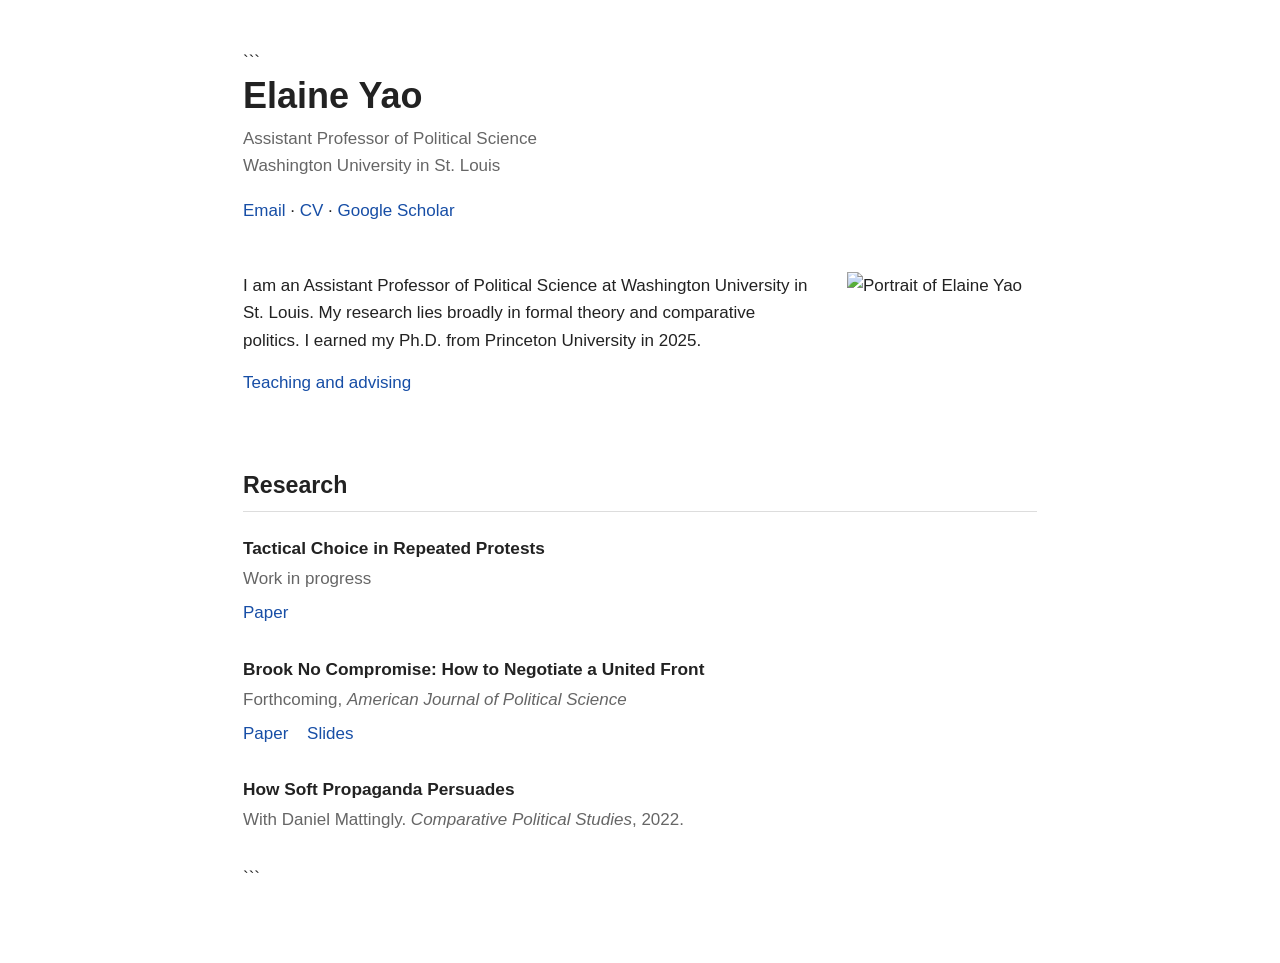
==== index.html @ 0848902a "Update index.html" ====
<!doctype html>

<html lang="en">

<head>
  <meta charset="utf-8">
  <meta name="viewport" content="width=device-width, initial-scale=1">

  <title>Elaine Yao</title>

<meta
name="description"
content="Elaine Yao, Assistant Professor of Political Science at Washington University in St. Louis."

>

  <link rel="stylesheet" href="style.css">
</head>

<body>
  <main class="site">

```
<header class="site-header">
  <h1>Elaine Yao</h1>

  <p class="subtitle">
    Assistant Professor of Political Science<br>
    Washington University in St. Louis
  </p>

  <p>
    <a href="mailto:eyao@wustl.edu">Email</a> ·
    <a href="https://ecyao.github.io/files/pdf/cv_eyao.pdf">CV</a> ·
    <a href="https://scholar.google.com/citations?user=s12dMtYAAAAJ">
      Google Scholar
    </a>
  </p>
</header>

<section class="intro">
  <div>
    <p>
      I am an Assistant Professor of Political Science at Washington
      University in St. Louis. My research lies broadly in formal theory
      and comparative politics. I earned my Ph.D. from Princeton University in 2025.
    </p>

    <p>
      <a href="teaching/">Teaching and advising</a> 
    </p>
  </div>

  <img
    class="headshot"
    src="https://ecyao.github.io/images/headshot.jpg"
    alt="Portrait of Elaine Yao"
  >
</section>

<section>
  <h2>Research</h2>

  <article class="paper">
    <h3>Tactical Choice in Repeated Protests</h3>

    <p class="paper-meta">
      Work in progress
    </p>

    <p class="paper-links">
      <a href="https://ecyao.github.io/files/pdf/tactics.pdf">Paper</a>
    </p>
  </article>

  <article class="paper">
    <h3>Brook No Compromise: How to Negotiate a United Front</h3>

    <p class="paper-meta">
      Forthcoming, <em>American Journal of Political Science</em>
    </p>

    <p class="paper-links">
      <a href="https://ecyao.github.io/files/pdf/brook_no_compromise.pdf">
        Paper
      </a>
      <a href="https://ecyao.github.io/files/pdf/bnc_slides.pdf">
        Slides
      </a>
    </p>
  </article>

  <article class="paper">
    <h3>How Soft Propaganda Persuades</h3>

    <p class="paper-meta">
      With Daniel Mattingly.
      <em>Comparative Political Studies</em>, 2022.
    </p>

  </article>

</section>
```

  </main>
</body>

</html>
---- style.css ----
:root {
  --text: #222;
  --muted: #666;
  --link: #174ea6;
  --line: #dddddd;
  --background: #ffffff;
}

* {
  box-sizing: border-box;
}

html {
  scroll-behavior: smooth;
}

body {
  margin: 0;
  background: var(--background);
  color: var(--text);
  font-family: Arial, Helvetica, sans-serif;
  font-size: 17px;
  line-height: 1.6;
}

.site {
  max-width: 850px;
  margin: 0 auto;
  padding: 48px 28px 72px;
}

.site-header {
  margin-bottom: 48px;
}

.site-header h1 {
  margin: 0;
  font-size: 2.25rem;
  line-height: 1.15;
  font-weight: 600;
}

.subtitle {
  margin: 8px 0 18px;
  color: var(--muted);
}

nav {
  display: flex;
  flex-wrap: wrap;
  gap: 8px 22px;
}

a {
  color: var(--link);
  text-decoration: none;
}

a:hover,
a:focus {
  text-decoration: underline;
}

.intro {
  display: grid;
  grid-template-columns: minmax(0, 1fr) 190px;
  gap: 38px;
  align-items: start;
  margin-bottom: 56px;
}

.headshot {
  width: 190px;
  height: auto;
  display: block;
}

h2 {
  margin: 52px 0 24px;
  padding-bottom: 7px;
  border-bottom: 1px solid var(--line);
  font-size: 1.45rem;
  font-weight: 600;
}

h3 {
  margin: 0 0 5px;
  font-size: 1.08rem;
  line-height: 1.4;
}

p {
  margin: 0 0 15px;
}

.paper {
  margin-bottom: 30px;
}

.paper-meta {
  color: var(--muted);
  margin-bottom: 7px;
}

.paper-links {
  margin-top: 6px;
}

.paper-links a {
  margin-right: 14px;
}

.small {
  color: var(--muted);
  font-size: 0.94rem;
}

footer {
  margin-top: 60px;
  padding-top: 18px;
  border-top: 1px solid var(--line);
  color: var(--muted);
  font-size: 0.86rem;
}

.page-header {
  margin-bottom: 42px;
}

.page-header h1 {
  margin-bottom: 8px;
}

ul,
ol {
  padding-left: 24px;
}

li {
  margin-bottom: 8px;
}

@media (max-width: 650px) {
  .site {
    padding: 30px 20px 50px;
  }

  .intro {
    display: flex;
    flex-direction: column-reverse;
    gap: 25px;
  }

  .headshot {
    width: 155px;
  }

  .site-header h1 {
    font-size: 1.9rem;
  }
}
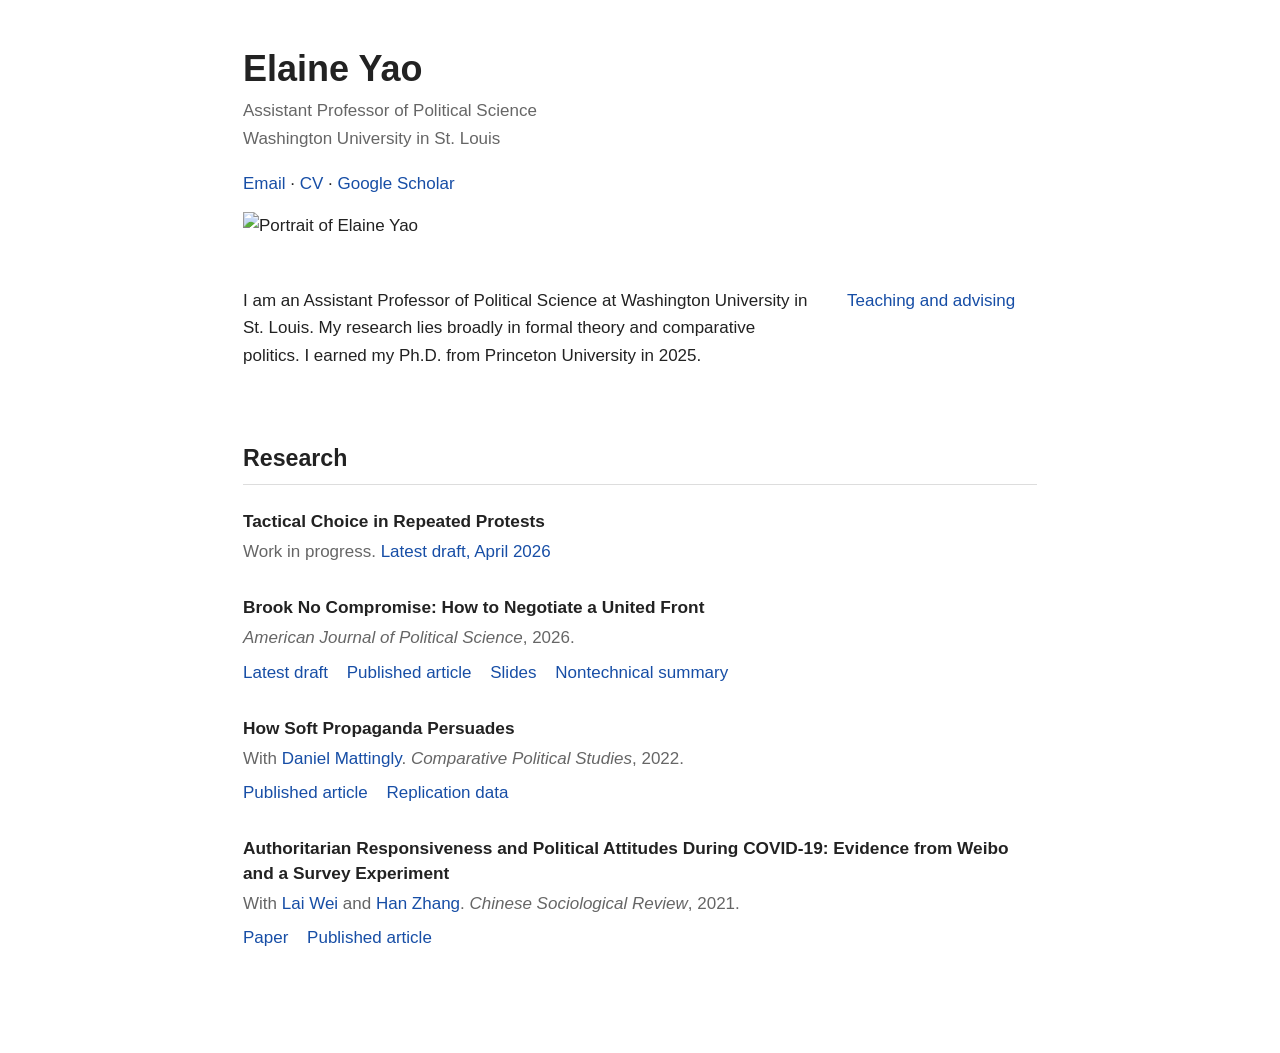
==== commit 0ae9203d: "Update index.html" ====
--- a/index.html
+++ b/index.html
@@ -11,7 +11,6 @@
 <meta
 name="description"
 content="Elaine Yao, Assistant Professor of Political Science at Washington University in St. Louis."
-
 >
 
   <link rel="stylesheet" href="style.css">
@@ -20,26 +19,33 @@
 <body>
   <main class="site">
 
-```
+
 <header class="site-header">
-  <h1>Elaine Yao</h1>
+  <div class="header-copy">
+    <h1>Elaine Yao</h1>
 
-  <p class="subtitle">
-    Assistant Professor of Political Science<br>
-    Washington University in St. Louis
-  </p>
+    <p class="subtitle">
+      Assistant Professor of Political Science<br>
+      Washington University in St. Louis
+    </p>
 
-  <p>
-    <a href="mailto:eyao@wustl.edu">Email</a> ·
-    <a href="https://ecyao.github.io/files/pdf/cv_eyao.pdf">CV</a> ·
-    <a href="https://scholar.google.com/citations?user=s12dMtYAAAAJ">
-      Google Scholar
-    </a>
-  </p>
+    <p>
+      <a href="mailto:eyao@wustl.edu">Email</a> ·
+      <a href="https://ecyao.github.io/files/pdf/cv_eyao.pdf">CV</a> ·
+      <a href="https://scholar.google.com/citations?user=s12dMtYAAAAJ">
+        Google Scholar
+      </a>
+    </p>
+  </div>
+
+  <img
+    class="headshot"
+    src="https://ecyao.github.io/images/headshot.jpg"
+    alt="Portrait of Elaine Yao"
+  >
 </header>
-
+    
 <section class="intro">
-  <div>
     <p>
       I am an Assistant Professor of Political Science at Washington
       University in St. Louis. My research lies broadly in formal theory
@@ -49,59 +55,90 @@
     <p>
       <a href="teaching/">Teaching and advising</a> 
     </p>
-  </div>
 
-  <img
-    class="headshot"
-    src="https://ecyao.github.io/images/headshot.jpg"
-    alt="Portrait of Elaine Yao"
-  >
+
 </section>
 
 <section>
   <h2>Research</h2>
 
-  <article class="paper">
-    <h3>Tactical Choice in Repeated Protests</h3>
+<article class="paper">
+  <h3>Tactical Choice in Repeated Protests</h3>
 
-    <p class="paper-meta">
-      Work in progress
-    </p>
-
-    <p class="paper-links">
-      <a href="https://ecyao.github.io/files/pdf/tactics.pdf">Paper</a>
-    </p>
-  </article>
+  <p class="paper-meta">
+    Work in progress.
+    <a href="https://ecyao.github.io/files/pdf/tactics.pdf">
+      Latest draft, April 2026
+    </a>
+  </p>
+</article>
 
   <article class="paper">
-    <h3>Brook No Compromise: How to Negotiate a United Front</h3>
+  <h3>Brook No Compromise: How to Negotiate a United Front</h3>
 
-    <p class="paper-meta">
-      Forthcoming, <em>American Journal of Political Science</em>
-    </p>
+  <p class="paper-meta">
+    <em>American Journal of Political Science</em>, 2026.
+  </p>
 
-    <p class="paper-links">
-      <a href="https://ecyao.github.io/files/pdf/brook_no_compromise.pdf">
-        Paper
-      </a>
-      <a href="https://ecyao.github.io/files/pdf/bnc_slides.pdf">
-        Slides
-      </a>
-    </p>
-  </article>
+  <p class="paper-links">
+    <a href="https://ecyao.github.io/files/pdf/brook_no_compromise.pdf">
+      Latest draft
+    </a>
+    <a href="https://onlinelibrary.wiley.com/doi/10.1111/ajps.12986">
+      Published article
+    </a>
+    <a href="https://ecyao.github.io/files/pdf/bnc_slides.pdf">
+      Slides
+    </a>
+    <a href="https://ajps.org/2025/05/12/brook-no-compromise-how-to-negotiate-a-united-front/">
+      Nontechnical summary
+    </a>
+  </p>
+</article>
 
-  <article class="paper">
-    <h3>How Soft Propaganda Persuades</h3>
+<article class="paper">
+  <h3>How Soft Propaganda Persuades</h3>
 
-    <p class="paper-meta">
-      With Daniel Mattingly.
-      <em>Comparative Political Studies</em>, 2022.
-    </p>
+<p class="paper-meta">
+  With
+  <a href="https://daniel-mattingly.com/">Daniel Mattingly</a>.
+  <em>Comparative Political Studies</em>, 2022.
+</p>
+  <p class="paper-links">
+    <a href="https://journals.sagepub.com/doi/10.1177/00104140211047403">
+      Published article
+    </a>
+    <a href="https://doi.org/10.7910/DVN/CO3TWJ">
+      Replication data
+    </a>
+  </p>
+</article>
 
-  </article>
+<article class="paper">
+  <h3>
+    Authoritarian Responsiveness and Political Attitudes During COVID-19:
+    Evidence from Weibo and a Survey Experiment
+  </h3>
+
+  <p class="paper-meta">
+     With
+  <a href="https://sites.google.com/view/laiweisoc">Lai Wei</a>
+  and
+  <a href="https://hanzhang.xyz/">Han Zhang</a>.
+    <em>Chinese Sociological Review</em>, 2021. 
+  </p>
+
+  <p class="paper-links">
+    <a href="https://hanzhang.xyz/files/Authoritarian%20responsiveness%20and%20political%20attitudes%20during%20COVID-19%20evidence%20from%20Weibo%20and%20a%20survey%20experiment.pdf">
+      Paper
+    </a>
+    <a href="https://www.tandfonline.com/doi/full/10.1080/21620555.2021.1967737">
+      Published article
+    </a>
+  </p>
+</article>
 
 </section>
-```
 
   </main>
 </body>
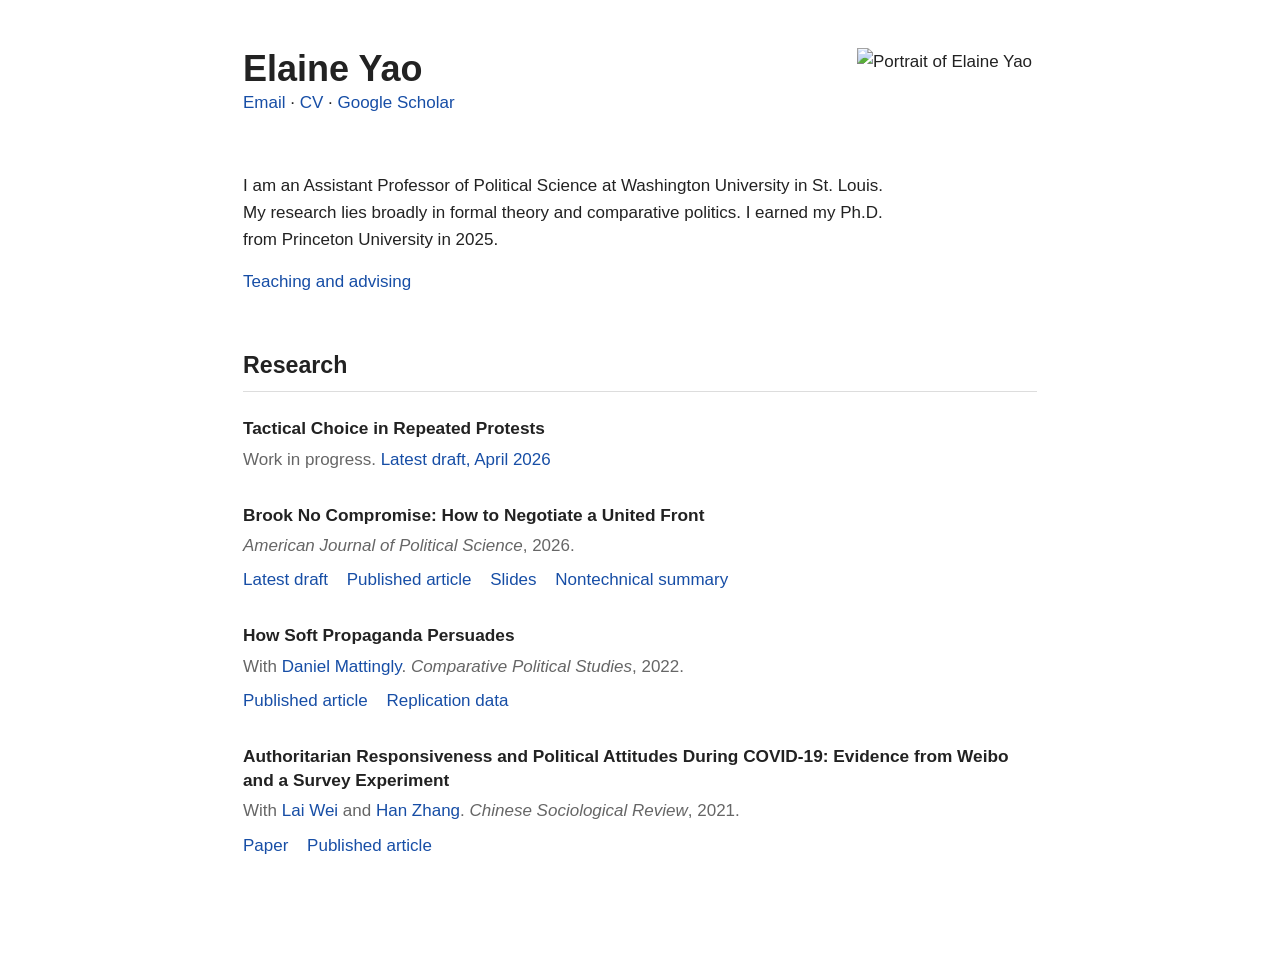
==== commit 47b4b935: "Update index.html" ====
--- a/index.html
+++ b/index.html
@@ -19,16 +19,9 @@
 <body>
   <main class="site">
 
-
 <header class="site-header">
   <div class="header-copy">
     <h1>Elaine Yao</h1>
-
-    <p class="subtitle">
-      Assistant Professor of Political Science<br>
-      Washington University in St. Louis
-    </p>
-
     <p>
       <a href="mailto:eyao@wustl.edu">Email</a> ·
       <a href="https://ecyao.github.io/files/pdf/cv_eyao.pdf">CV</a> ·
--- a/style.css
+++ b/style.css
@@ -30,7 +30,11 @@
 }
 
 .site-header {
-  margin-bottom: 48px;
+  display: grid;
+  grid-template-columns: minmax(0, 1fr) 180px;
+  gap: 36px;
+  align-items: start;
+  margin-bottom: 40px;
 }
 
 .site-header h1 {
@@ -40,9 +44,22 @@
   font-weight: 600;
 }
 
+.headshot {
+  width: 180px;
+  height: auto;
+  display: block;
+  margin: 0;
+}
+
 .subtitle {
   margin: 8px 0 18px;
   color: var(--muted);
+}
+
+.intro {
+  display: block;
+  max-width: 650px;
+  margin-bottom: 52px;
 }
 
 nav {
@@ -59,20 +76,6 @@
 a:hover,
 a:focus {
   text-decoration: underline;
-}
-
-.intro {
-  display: grid;
-  grid-template-columns: minmax(0, 1fr) 190px;
-  gap: 38px;
-  align-items: start;
-  margin-bottom: 56px;
-}
-
-.headshot {
-  width: 190px;
-  height: auto;
-  display: block;
 }
 
 h2 {
@@ -100,6 +103,10 @@
 .paper-meta {
   color: var(--muted);
   margin-bottom: 7px;
+}
+
+.paper-meta a {
+  color: var(--link);
 }
 
 .paper-links {
@@ -145,17 +152,20 @@
     padding: 30px 20px 50px;
   }
 
-  .intro {
-    display: flex;
-    flex-direction: column-reverse;
-    gap: 25px;
+  .site-header {
+    grid-template-columns: 1fr;
+    gap: 24px;
+  }
+
+  .site-header h1 {
+    font-size: 1.9rem;
   }
 
   .headshot {
     width: 155px;
   }
 
-  .site-header h1 {
-    font-size: 1.9rem;
+  .intro {
+    max-width: none;
   }
 }
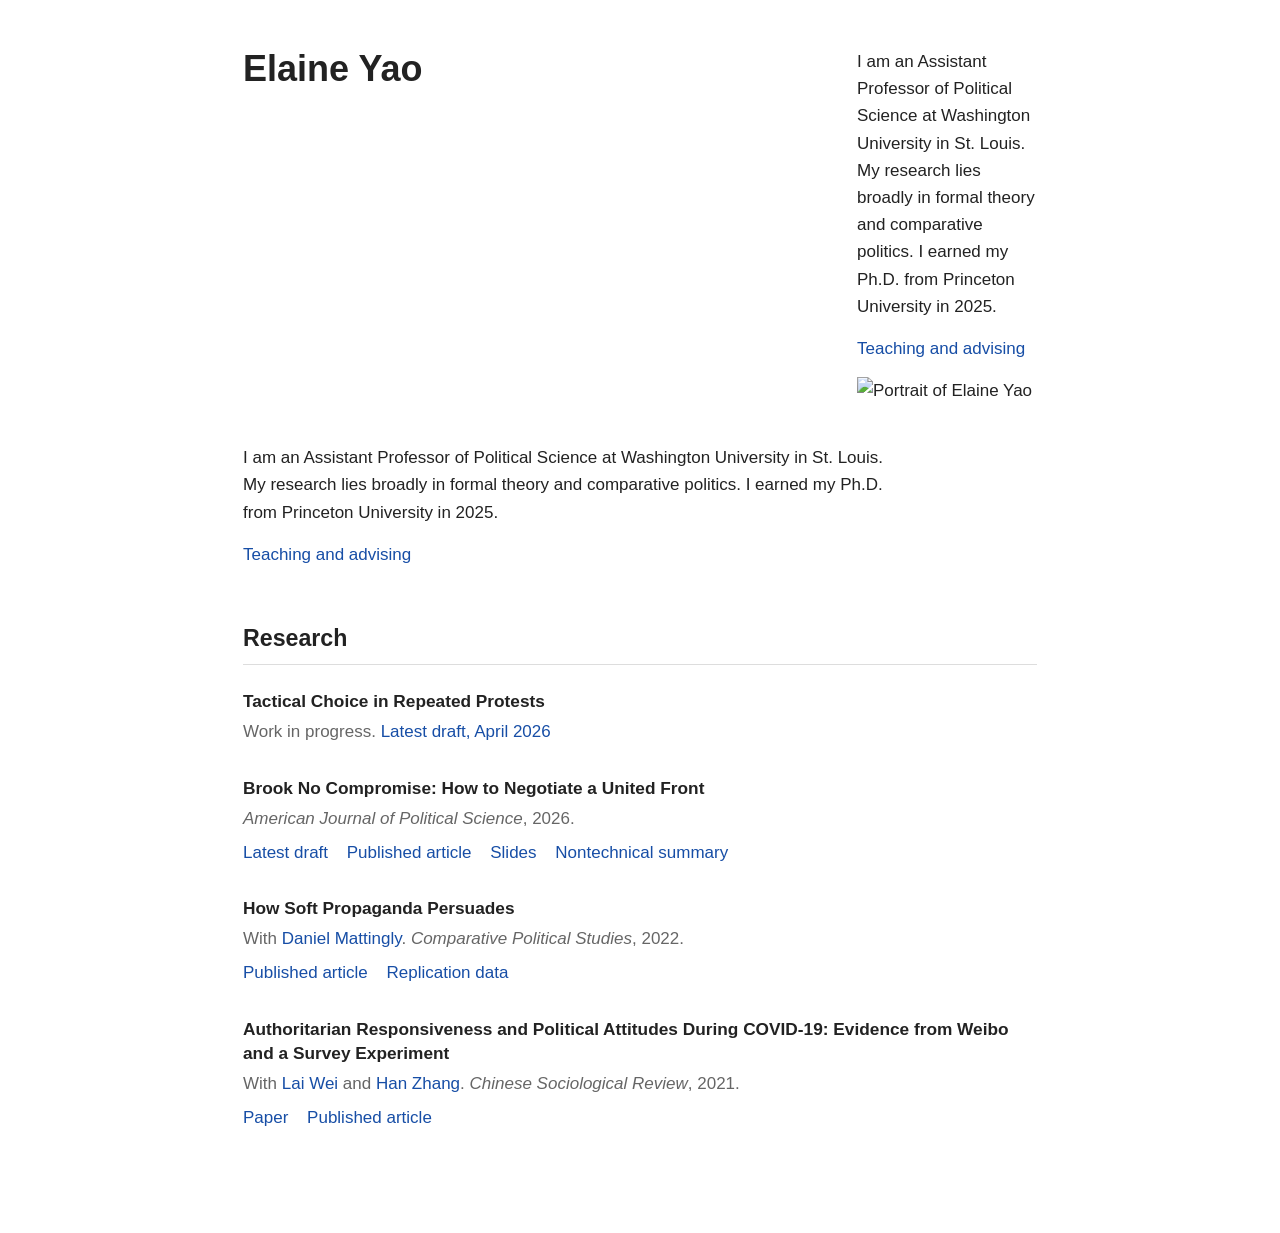
==== commit 1ca8bffa: "Update index.html" ====
--- a/index.html
+++ b/index.html
@@ -20,22 +20,28 @@
   <main class="site">
 
 <header class="site-header">
-  <div class="header-copy">
-    <h1>Elaine Yao</h1>
-    <p>
-      <a href="mailto:eyao@wustl.edu">Email</a> ·
-      <a href="https://ecyao.github.io/files/pdf/cv_eyao.pdf">CV</a> ·
-      <a href="https://scholar.google.com/citations?user=s12dMtYAAAAJ">
-        Google Scholar
-      </a>
-    </p>
+  <h1>Elaine Yao</h1>
+
+  <div class="profile">
+    <div class="profile-text">
+      <p>
+        I am an Assistant Professor of Political Science at Washington
+        University in St. Louis. My research lies broadly in formal theory
+        and comparative politics. I earned my Ph.D. from Princeton University
+        in 2025.
+      </p>
+
+      <p>
+        <a href="teaching/">Teaching and advising</a>
+      </p>
+    </div>
+
+    <img
+      class="headshot"
+      src="https://ecyao.github.io/images/headshot.jpg"
+      alt="Portrait of Elaine Yao"
+    >
   </div>
-
-  <img
-    class="headshot"
-    src="https://ecyao.github.io/images/headshot.jpg"
-    alt="Portrait of Elaine Yao"
-  >
 </header>
     
 <section class="intro">
@@ -72,8 +78,7 @@
   <p class="paper-meta">
     <em>American Journal of Political Science</em>, 2026.
   </p>
-
-  <p class="paper-links">
+   <p class="paper-links">
     <a href="https://ecyao.github.io/files/pdf/brook_no_compromise.pdf">
       Latest draft
     </a>
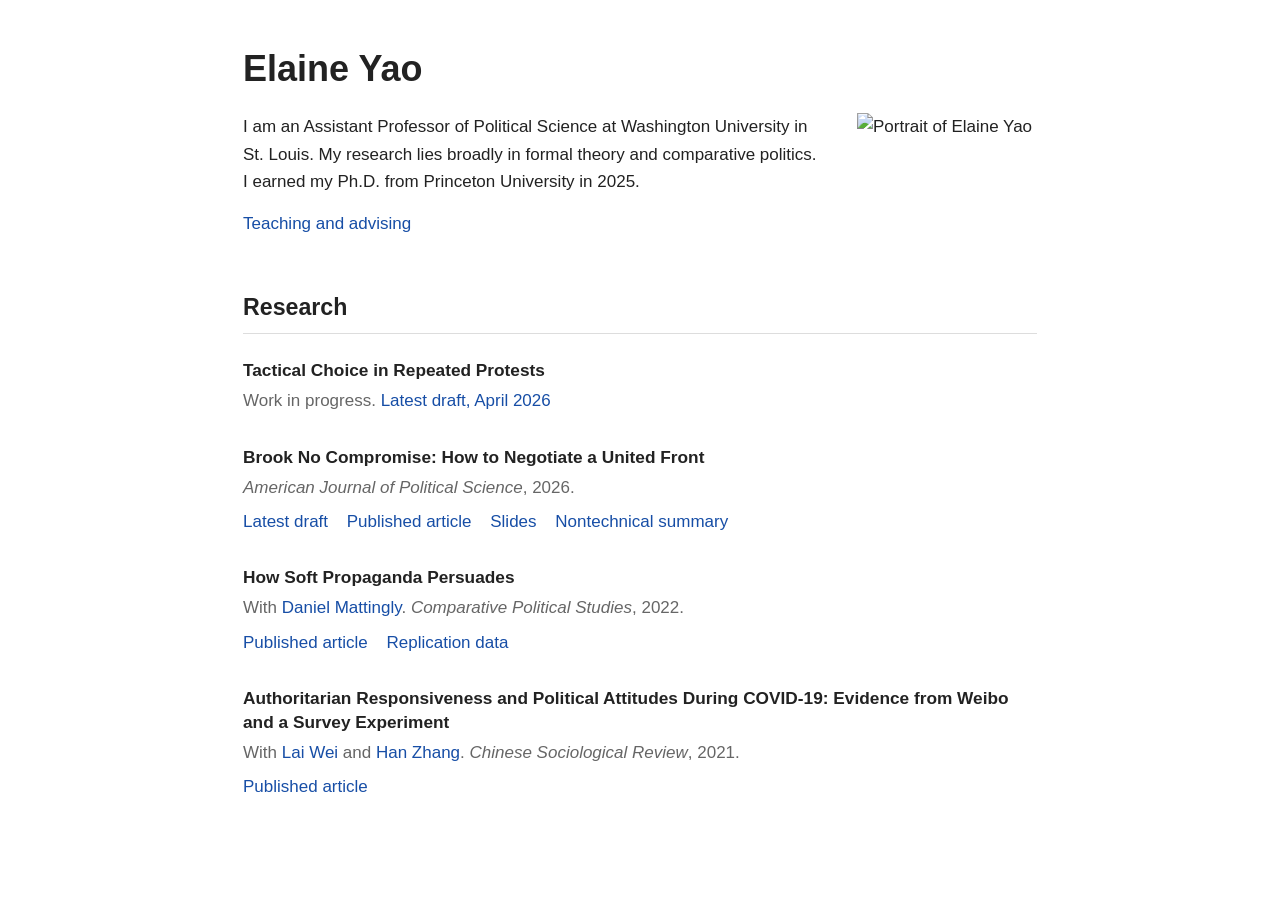
==== commit d05df1f0: "Update index.html" ====
--- a/index.html
+++ b/index.html
@@ -1,5 +1,4 @@
 <!doctype html>
-
 <html lang="en">
 
 <head>
@@ -8,10 +7,10 @@
 
   <title>Elaine Yao</title>
 
-<meta
-name="description"
-content="Elaine Yao, Assistant Professor of Political Science at Washington University in St. Louis."
->
+  <meta
+    name="description"
+    content="Elaine Yao, Assistant Professor of Political Science at Washington University in St. Louis."
+  >
 
   <link rel="stylesheet" href="style.css">
 </head>
@@ -19,124 +18,112 @@
 <body>
   <main class="site">
 
-<header class="site-header">
-  <h1>Elaine Yao</h1>
+    <header class="site-header">
+      <h1>Elaine Yao</h1>
 
-  <div class="profile">
-    <div class="profile-text">
-      <p>
-        I am an Assistant Professor of Political Science at Washington
-        University in St. Louis. My research lies broadly in formal theory
-        and comparative politics. I earned my Ph.D. from Princeton University
-        in 2025.
-      </p>
+      <div class="profile">
+        <div class="profile-text">
+          <p>
+            I am an Assistant Professor of Political Science at Washington
+            University in St. Louis. My research lies broadly in formal theory
+            and comparative politics. I earned my Ph.D. from Princeton
+            University in 2025.
+          </p>
 
-      <p>
-        <a href="teaching/">Teaching and advising</a>
-      </p>
-    </div>
+          <p>
+            <a href="teaching/">Teaching and advising</a>
+          </p>
+        </div>
 
-    <img
-      class="headshot"
-      src="https://ecyao.github.io/images/headshot.jpg"
-      alt="Portrait of Elaine Yao"
-    >
-  </div>
-</header>
-    
-<section class="intro">
-    <p>
-      I am an Assistant Professor of Political Science at Washington
-      University in St. Louis. My research lies broadly in formal theory
-      and comparative politics. I earned my Ph.D. from Princeton University in 2025.
-    </p>
+        <img
+          class="headshot"
+          src="https://ecyao.github.io/images/headshot.jpg"
+          alt="Portrait of Elaine Yao"
+        >
+      </div>
+    </header>
 
-    <p>
-      <a href="teaching/">Teaching and advising</a> 
-    </p>
+    <section>
+      <h2>Research</h2>
 
+      <article class="paper">
+        <h3>Tactical Choice in Repeated Protests</h3>
 
-</section>
+        <p class="paper-meta">
+          Work in progress.
+          <a href="https://ecyao.github.io/files/pdf/tactics.pdf">
+            Latest draft, April 2026
+          </a>
+        </p>
+      </article>
 
-<section>
-  <h2>Research</h2>
+      <article class="paper">
+        <h3>Brook No Compromise: How to Negotiate a United Front</h3>
 
-<article class="paper">
-  <h3>Tactical Choice in Repeated Protests</h3>
+        <p class="paper-meta">
+          <em>American Journal of Political Science</em>, 2026.
+        </p>
 
-  <p class="paper-meta">
-    Work in progress.
-    <a href="https://ecyao.github.io/files/pdf/tactics.pdf">
-      Latest draft, April 2026
-    </a>
-  </p>
-</article>
+        <p class="paper-links">
+          <a href="https://ecyao.github.io/files/pdf/brook_no_compromise.pdf">
+            Latest draft
+          </a>
 
-  <article class="paper">
-  <h3>Brook No Compromise: How to Negotiate a United Front</h3>
+          <a href="https://onlinelibrary.wiley.com/doi/10.1111/ajps.12986">
+            Published article
+          </a>
 
-  <p class="paper-meta">
-    <em>American Journal of Political Science</em>, 2026.
-  </p>
-   <p class="paper-links">
-    <a href="https://ecyao.github.io/files/pdf/brook_no_compromise.pdf">
-      Latest draft
-    </a>
-    <a href="https://onlinelibrary.wiley.com/doi/10.1111/ajps.12986">
-      Published article
-    </a>
-    <a href="https://ecyao.github.io/files/pdf/bnc_slides.pdf">
-      Slides
-    </a>
-    <a href="https://ajps.org/2025/05/12/brook-no-compromise-how-to-negotiate-a-united-front/">
-      Nontechnical summary
-    </a>
-  </p>
-</article>
+          <a href="https://ecyao.github.io/files/pdf/bnc_slides.pdf">
+            Slides
+          </a>
 
-<article class="paper">
-  <h3>How Soft Propaganda Persuades</h3>
+          <a href="https://ajps.org/2025/05/12/brook-no-compromise-how-to-negotiate-a-united-front/">
+            Nontechnical summary
+          </a>
+        </p>
+      </article>
 
-<p class="paper-meta">
-  With
-  <a href="https://daniel-mattingly.com/">Daniel Mattingly</a>.
-  <em>Comparative Political Studies</em>, 2022.
-</p>
-  <p class="paper-links">
-    <a href="https://journals.sagepub.com/doi/10.1177/00104140211047403">
-      Published article
-    </a>
-    <a href="https://doi.org/10.7910/DVN/CO3TWJ">
-      Replication data
-    </a>
-  </p>
-</article>
+      <article class="paper">
+        <h3>How Soft Propaganda Persuades</h3>
 
-<article class="paper">
-  <h3>
-    Authoritarian Responsiveness and Political Attitudes During COVID-19:
-    Evidence from Weibo and a Survey Experiment
-  </h3>
+        <p class="paper-meta">
+          With
+          <a href="https://daniel-mattingly.com/">Daniel Mattingly</a>.
+          <em>Comparative Political Studies</em>, 2022.
+        </p>
 
-  <p class="paper-meta">
-     With
-  <a href="https://sites.google.com/view/laiweisoc">Lai Wei</a>
-  and
-  <a href="https://hanzhang.xyz/">Han Zhang</a>.
-    <em>Chinese Sociological Review</em>, 2021. 
-  </p>
+        <p class="paper-links">
+          <a href="https://journals.sagepub.com/doi/10.1177/00104140211047403">
+            Published article
+          </a>
 
-  <p class="paper-links">
-    <a href="https://hanzhang.xyz/files/Authoritarian%20responsiveness%20and%20political%20attitudes%20during%20COVID-19%20evidence%20from%20Weibo%20and%20a%20survey%20experiment.pdf">
-      Paper
-    </a>
-    <a href="https://www.tandfonline.com/doi/full/10.1080/21620555.2021.1967737">
-      Published article
-    </a>
-  </p>
-</article>
+          <a href="https://doi.org/10.7910/DVN/CO3TWJ">
+            Replication data
+          </a>
+        </p>
+      </article>
 
-</section>
+      <article class="paper">
+        <h3>
+          Authoritarian Responsiveness and Political Attitudes During
+          COVID-19: Evidence from Weibo and a Survey Experiment
+        </h3>
+
+        <p class="paper-meta">
+          With
+          <a href="https://sites.google.com/view/laiweisoc">Lai Wei</a>
+          and
+          <a href="https://hanzhang.xyz/">Han Zhang</a>.
+          <em>Chinese Sociological Review</em>, 2021.
+        </p>
+
+        <p class="paper-links">
+          <a href="https://www.tandfonline.com/doi/full/10.1080/21620555.2021.1967737">
+            Published article
+          </a>
+        </p>
+      </article>
+    </section>
 
   </main>
 </body>
--- a/style.css
+++ b/style.css
@@ -29,44 +29,42 @@
   padding: 48px 28px 72px;
 }
 
+/* Homepage header and profile */
+
 .site-header {
-  display: grid;
-  grid-template-columns: minmax(0, 1fr) 180px;
-  gap: 36px;
-  align-items: start;
-  margin-bottom: 40px;
+  margin-bottom: 52px;
 }
 
 .site-header h1 {
-  margin: 0;
+  margin: 0 0 24px;
   font-size: 2.25rem;
   line-height: 1.15;
   font-weight: 600;
 }
 
+.profile {
+  display: grid;
+  grid-template-columns: minmax(0, 1fr) 180px;
+  gap: 36px;
+  align-items: start;
+}
+
+.profile-text {
+  max-width: 620px;
+}
+
+.profile-text p:last-child {
+  margin-bottom: 0;
+}
+
 .headshot {
+  display: block;
   width: 180px;
   height: auto;
-  display: block;
   margin: 0;
 }
 
-.subtitle {
-  margin: 8px 0 18px;
-  color: var(--muted);
-}
-
-.intro {
-  display: block;
-  max-width: 650px;
-  margin-bottom: 52px;
-}
-
-nav {
-  display: flex;
-  flex-wrap: wrap;
-  gap: 8px 22px;
-}
+/* Links */
 
 a {
   color: var(--link);
@@ -77,6 +75,8 @@
 a:focus {
   text-decoration: underline;
 }
+
+/* Headings */
 
 h2 {
   margin: 52px 0 24px;
@@ -92,17 +92,26 @@
   line-height: 1.4;
 }
 
+/* General text */
+
 p {
   margin: 0 0 15px;
 }
+
+.small {
+  color: var(--muted);
+  font-size: 0.94rem;
+}
+
+/* Research and course entries */
 
 .paper {
   margin-bottom: 30px;
 }
 
 .paper-meta {
+  margin-bottom: 7px;
   color: var(--muted);
-  margin-bottom: 7px;
 }
 
 .paper-meta a {
@@ -117,26 +126,20 @@
   margin-right: 14px;
 }
 
-.small {
-  color: var(--muted);
-  font-size: 0.94rem;
-}
-
-footer {
-  margin-top: 60px;
-  padding-top: 18px;
-  border-top: 1px solid var(--line);
-  color: var(--muted);
-  font-size: 0.86rem;
-}
+/* Teaching and advising pages */
 
 .page-header {
   margin-bottom: 42px;
 }
 
 .page-header h1 {
-  margin-bottom: 8px;
+  margin: 0 0 8px;
+  font-size: 2.25rem;
+  line-height: 1.15;
+  font-weight: 600;
 }
+
+/* Lists */
 
 ul,
 ol {
@@ -147,25 +150,28 @@
   margin-bottom: 8px;
 }
 
+/* Small screens */
+
 @media (max-width: 650px) {
   .site {
     padding: 30px 20px 50px;
   }
 
-  .site-header {
+  .site-header h1,
+  .page-header h1 {
+    font-size: 1.9rem;
+  }
+
+  .profile {
     grid-template-columns: 1fr;
     gap: 24px;
   }
 
-  .site-header h1 {
-    font-size: 1.9rem;
+  .profile-text {
+    max-width: none;
   }
 
   .headshot {
     width: 155px;
   }
-
-  .intro {
-    max-width: none;
-  }
 }
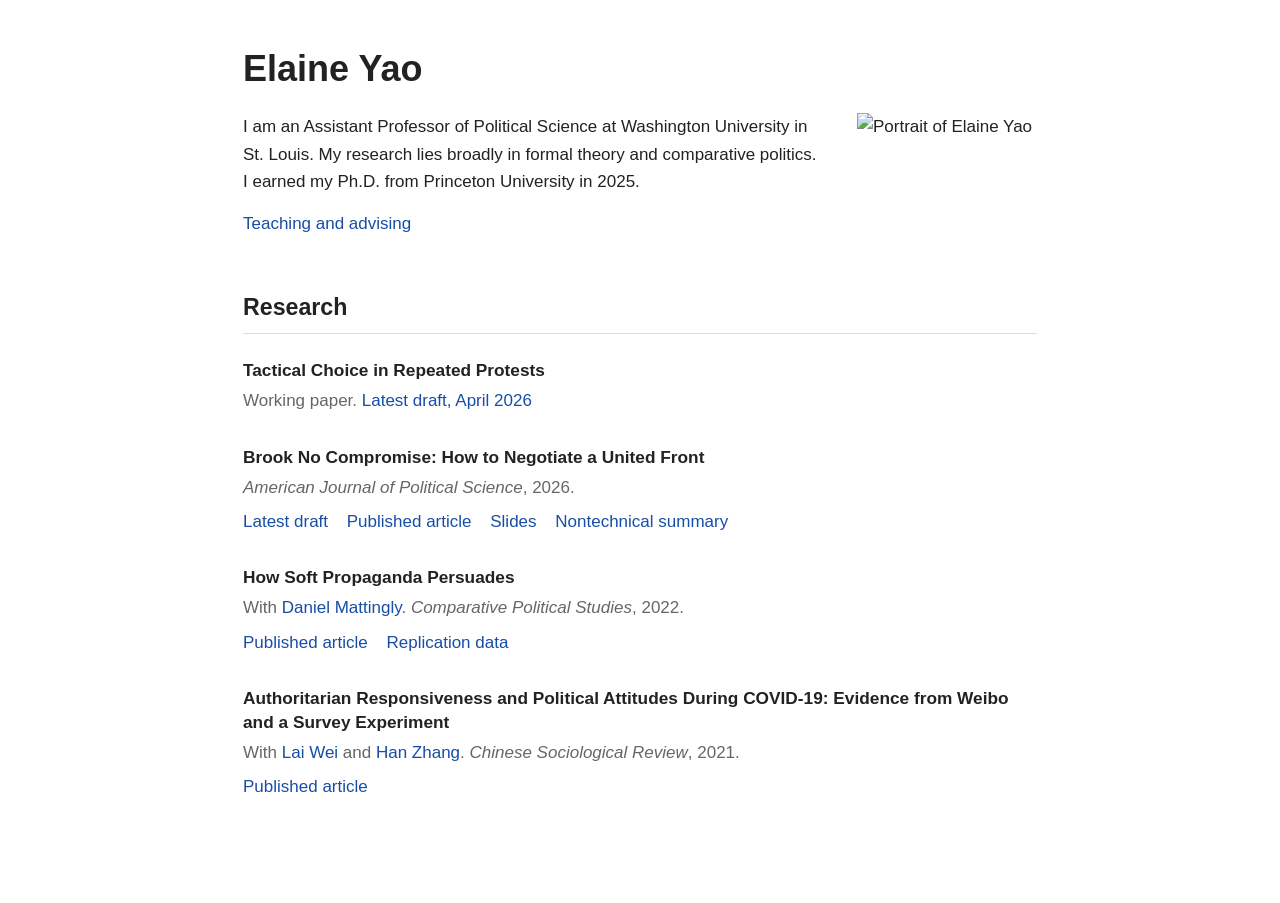
==== commit 7f645e99: "Update index.html" ====
--- a/index.html
+++ b/index.html
@@ -50,7 +50,7 @@
         <h3>Tactical Choice in Repeated Protests</h3>
 
         <p class="paper-meta">
-          Work in progress.
+          Working paper. 
           <a href="https://ecyao.github.io/files/pdf/tactics.pdf">
             Latest draft, April 2026
           </a>
--- a/style.css
+++ b/style.css
@@ -32,7 +32,7 @@
 /* Homepage header and profile */
 
 .site-header {
-  margin-bottom: 52px;
+  margin-bottom: 18px;
 }
 
 .site-header h1 {
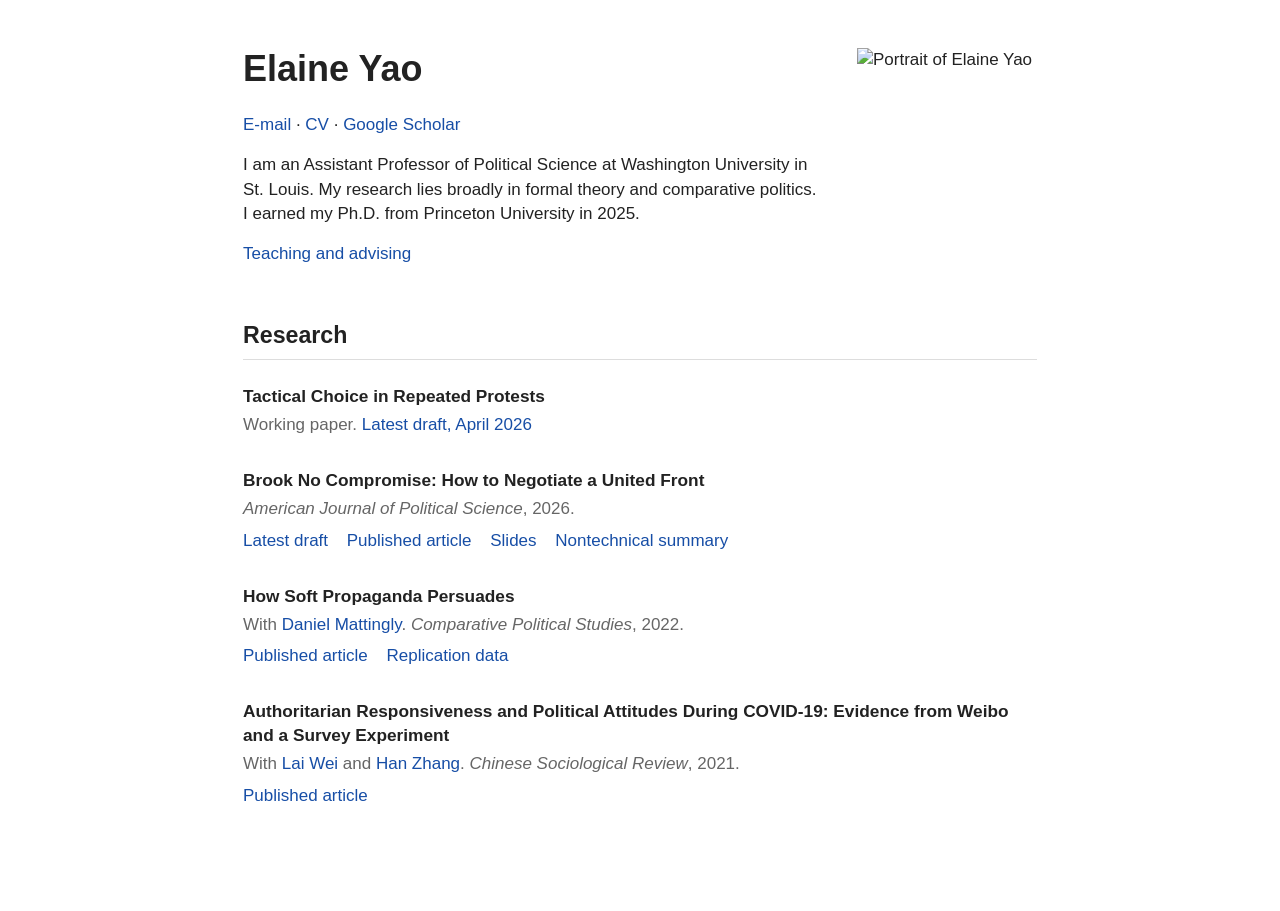
==== commit 34216c25: "Update index.html" ====
--- a/index.html
+++ b/index.html
@@ -18,30 +18,38 @@
 <body>
   <main class="site">
 
-    <header class="site-header">
+<header class="site-header">
+  <div class="profile">
+    <div class="profile-text">
       <h1>Elaine Yao</h1>
 
-      <div class="profile">
-        <div class="profile-text">
-          <p>
-            I am an Assistant Professor of Political Science at Washington
-            University in St. Louis. My research lies broadly in formal theory
-            and comparative politics. I earned my Ph.D. from Princeton
-            University in 2025.
-          </p>
+      <p class="profile-links">
+        <a href="mailto:eyao@wustl.edu">E-mail</a> ·
+        <a href="https://ecyao.github.io/files/pdf/cv_eyao.pdf">CV</a> ·
+        <a href="https://scholar.google.com/citations?user=s12dMtYAAAAJ">
+          Google Scholar
+        </a>
+      </p>
 
-          <p>
-            <a href="teaching/">Teaching and advising</a>
-          </p>
-        </div>
+      <p>
+        I am an Assistant Professor of Political Science at Washington
+        University in St. Louis. My research lies broadly in formal theory
+        and comparative politics. I earned my Ph.D. from Princeton
+        University in 2025.
+      </p>
 
-        <img
-          class="headshot"
-          src="https://ecyao.github.io/images/headshot.jpg"
-          alt="Portrait of Elaine Yao"
-        >
-      </div>
-    </header>
+      <p>
+        <a href="teaching/">Teaching and advising</a>
+      </p>
+    </div>
+
+    <img
+      class="headshot"
+      src="https://ecyao.github.io/images/headshot.jpg"
+      alt="Portrait of Elaine Yao"
+    >
+  </div>
+</header>
 
     <section>
       <h2>Research</h2>
--- a/style.css
+++ b/style.css
@@ -20,7 +20,11 @@
   color: var(--text);
   font-family: Arial, Helvetica, sans-serif;
   font-size: 17px;
-  line-height: 1.6;
+  line-height: 1.45;
+}
+
+p {
+  margin: 0 0 12px;
 }
 
 .site {
@@ -32,7 +36,7 @@
 /* Homepage header and profile */
 
 .site-header {
-  margin-bottom: 18px;
+  margin-bottom: 13px;
 }
 
 .site-header h1 {
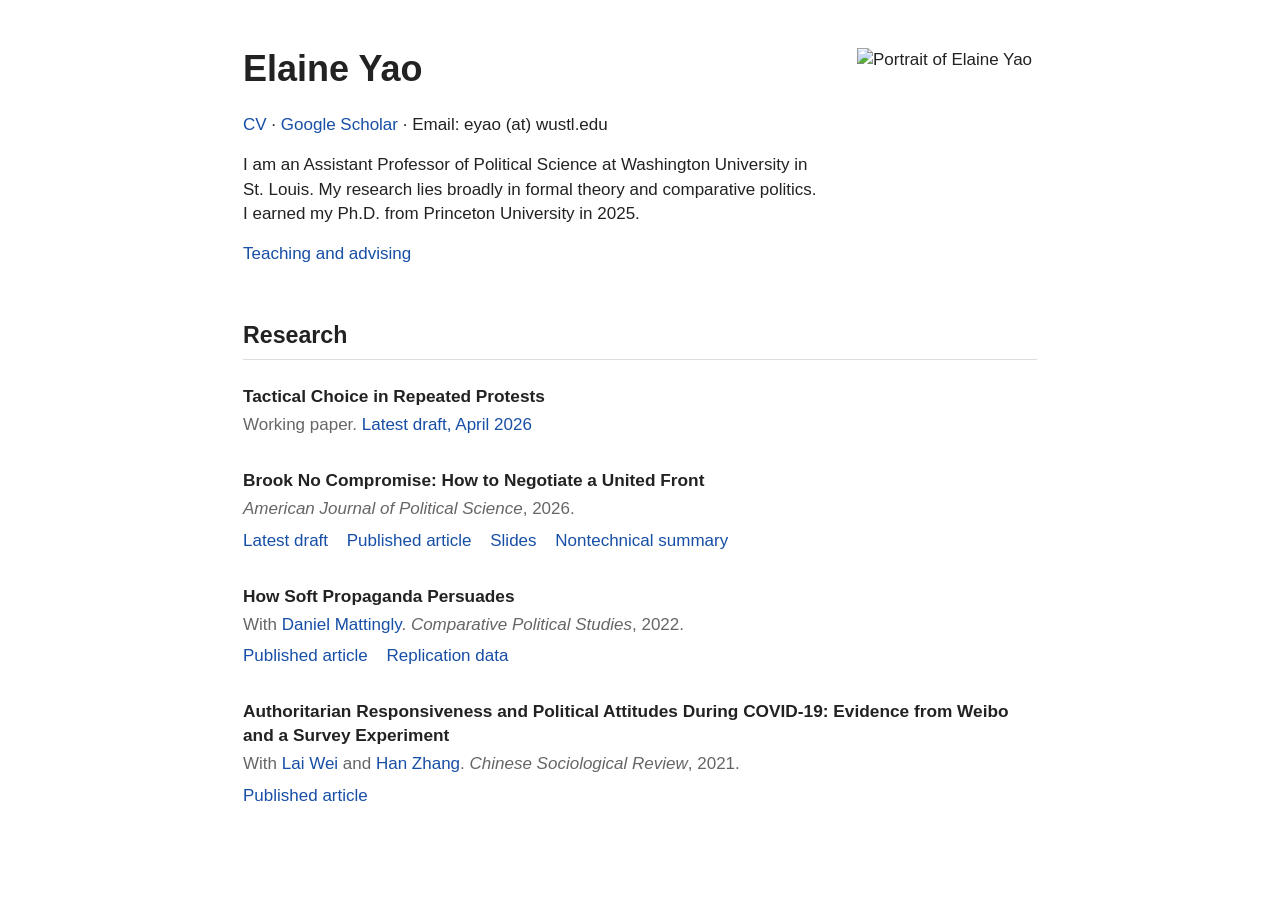
==== commit 71d51f8b: "Update index.html" ====
--- a/index.html
+++ b/index.html
@@ -24,18 +24,18 @@
       <h1>Elaine Yao</h1>
 
       <p class="profile-links">
-        <a href="mailto:eyao@wustl.edu">E-mail</a> ·
         <a href="https://ecyao.github.io/files/pdf/cv_eyao.pdf">CV</a> ·
         <a href="https://scholar.google.com/citations?user=s12dMtYAAAAJ">
           Google Scholar
         </a>
+        · Email: eyao (at) wustl.edu
       </p>
 
       <p>
         I am an Assistant Professor of Political Science at Washington
         University in St. Louis. My research lies broadly in formal theory
         and comparative politics. I earned my Ph.D. from Princeton
-        University in 2025.
+        University in 2025. 
       </p>
 
       <p>
